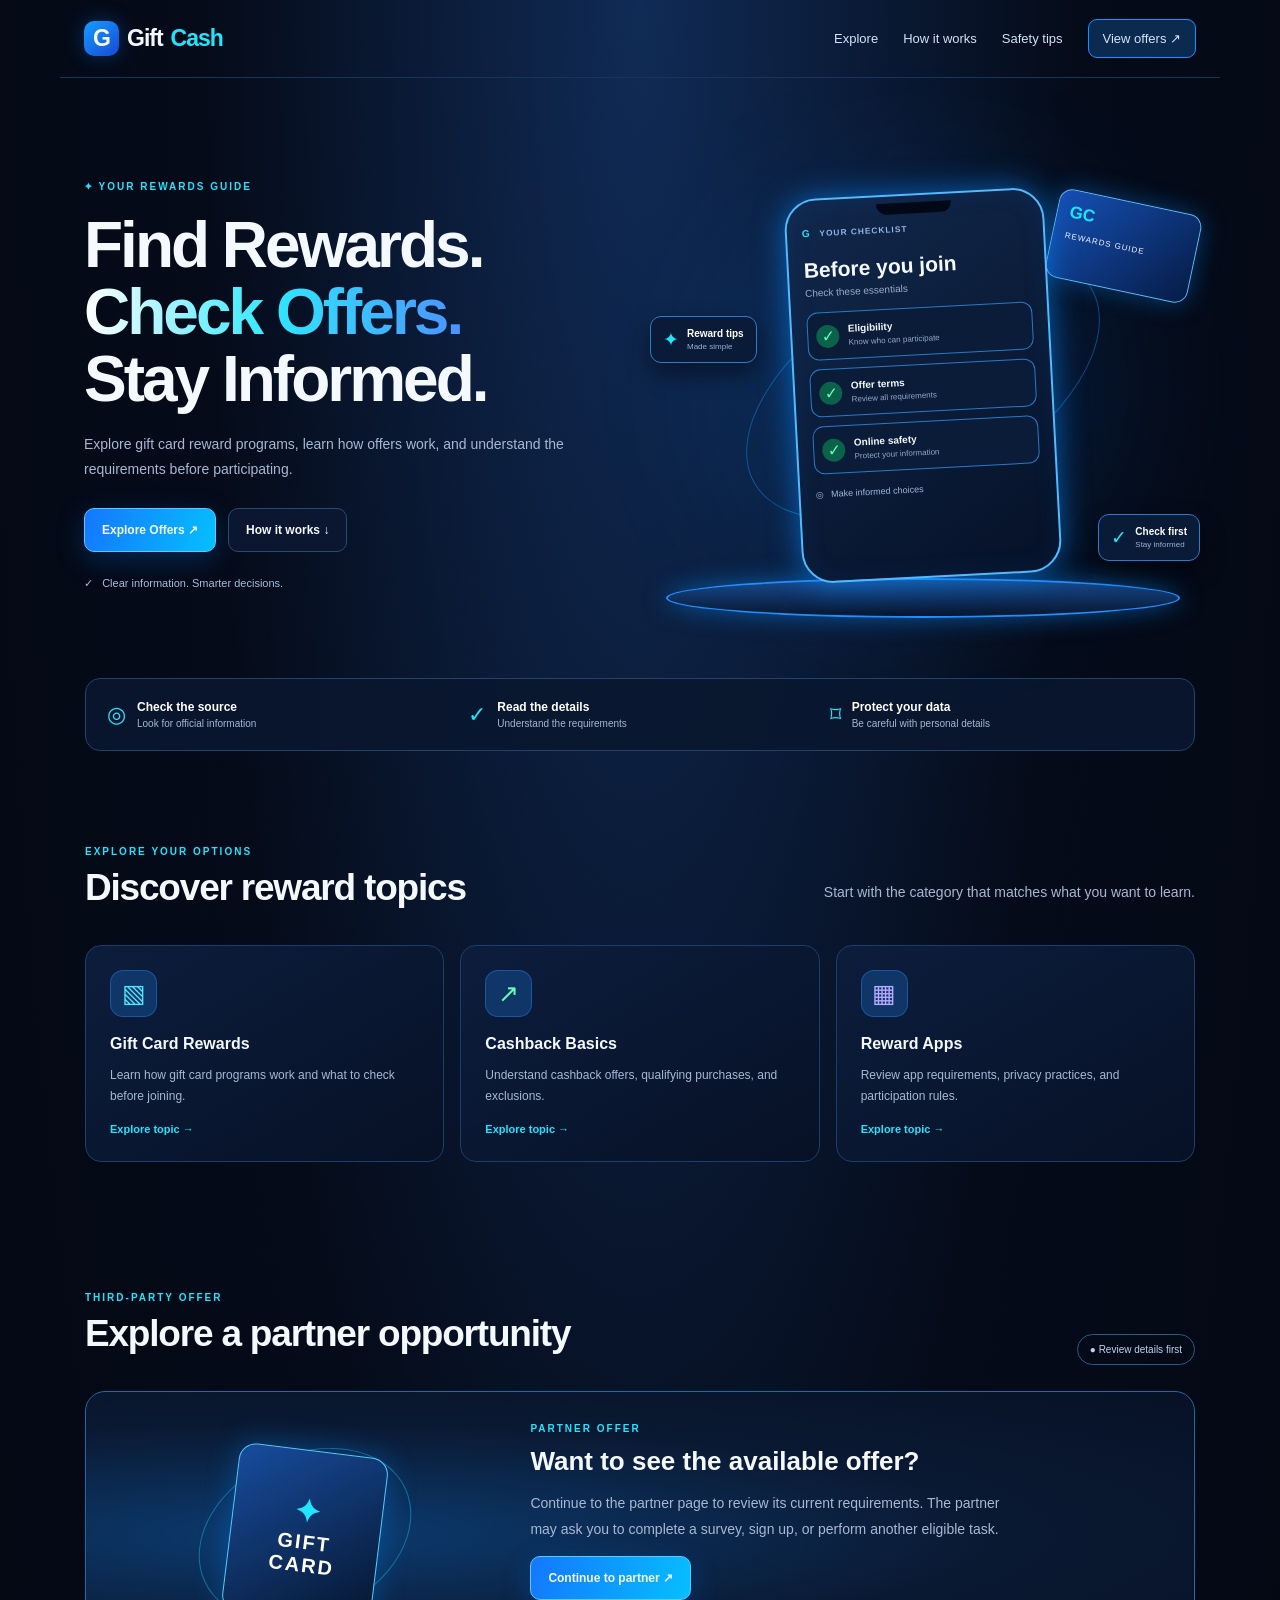
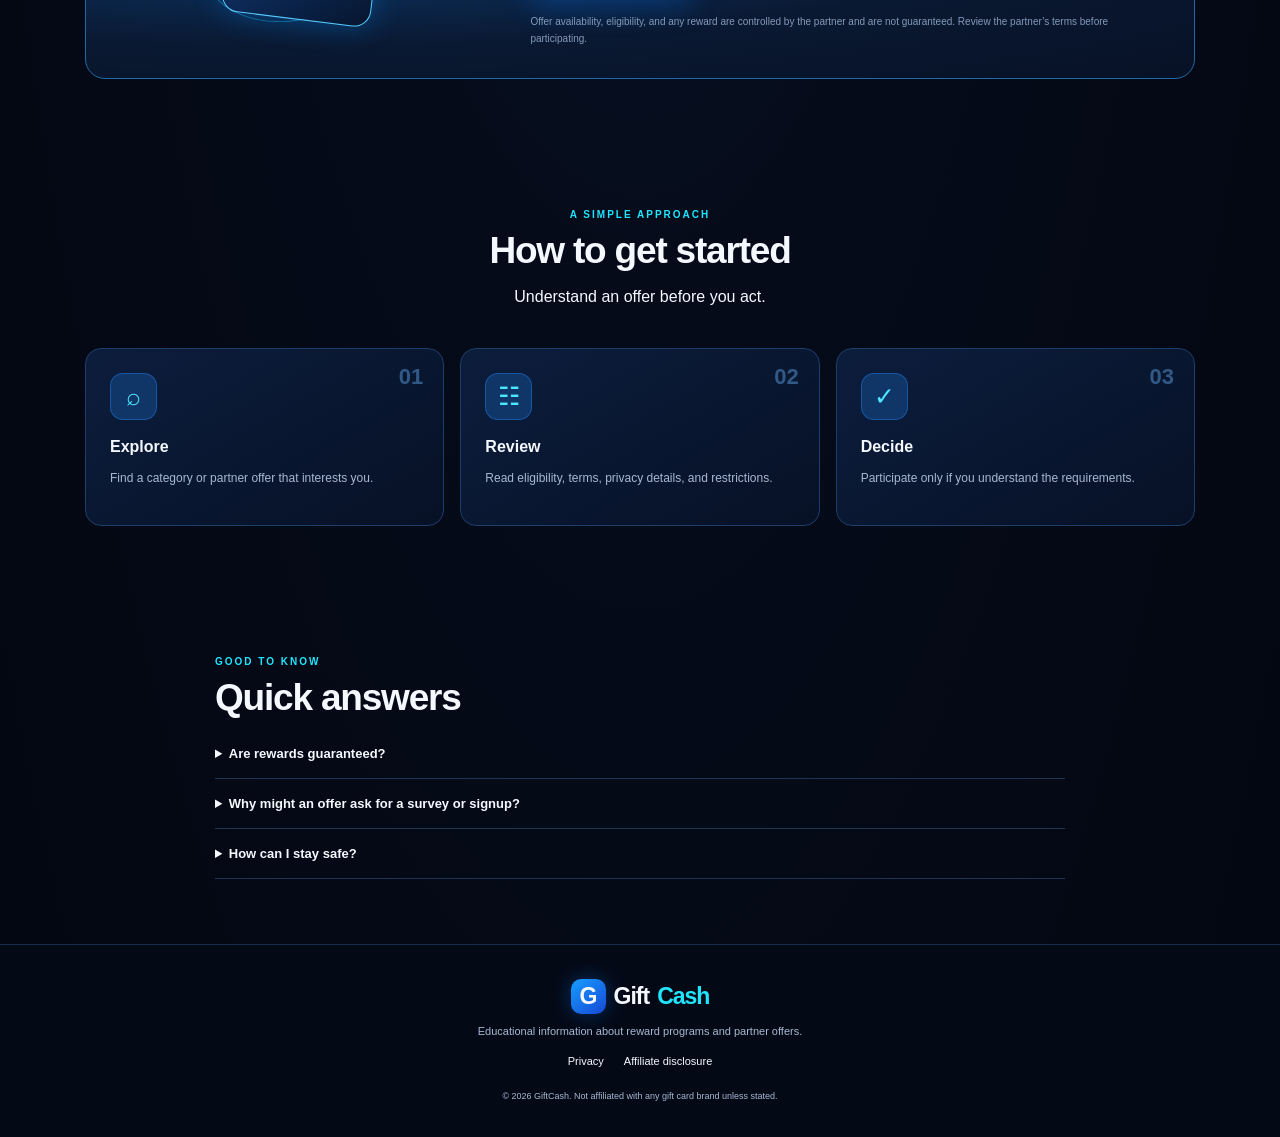
==== index.html @ 97f058c1 "Add files via upload" ====
<!doctype html>
<html lang="en"><head><meta charset="utf-8"><meta name="viewport" content="width=device-width,initial-scale=1">
<meta name="description" content="Explore gift card rewards, cashback basics, and online safety tips with GiftCash.">
<title>GiftCash | Explore Rewards</title><link rel="stylesheet" href="style.css"></head><body>
<header class="header"><a class="logo" href="#"><span class="mark">G</span>Gift<span>Cash</span></a><button class="menu" aria-label="Toggle menu">☰</button><nav><a href="#explore">Explore</a><a href="#how">How it works</a><a href="#safety">Safety tips</a><a class="navbtn" href="#offers">View offers ↗</a></nav></header>
<main>
<section class="hero"><div class="copy"><div class="eyebrow">✦ YOUR REWARDS GUIDE</div><h1>Find Rewards.<br><em>Check Offers.</em><br>Stay Informed.</h1><p>Explore gift card reward programs, learn how offers work, and understand the requirements before participating.</p><div class="actions"><a class="btn primary" href="#offers">Explore Offers ↗</a><a class="btn" href="#how">How it works ↓</a></div><div class="note">✓ &nbsp; Clear information. Smarter decisions.</div></div>
<div class="art"><div class="orbit"></div><div class="card-back"><b>GC</b><small>REWARDS GUIDE</small></div><div class="phone"><div class="notch"></div><div class="phonebrand">G <small>YOUR CHECKLIST</small></div><h2>Before you join</h2><p>Check these essentials</p><div class="check"><i>✓</i><span><b>Eligibility</b><small>Know who can participate</small></span></div><div class="check"><i>✓</i><span><b>Offer terms</b><small>Review all requirements</small></span></div><div class="check"><i>✓</i><span><b>Online safety</b><small>Protect your information</small></span></div><footer>◎ &nbsp; Make informed choices</footer></div><div class="float left">✦ <span><b>Reward tips</b><small>Made simple</small></span></div><div class="float right">✓ <span><b>Check first</b><small>Stay informed</small></span></div><div class="platform"></div></div></section>
<section class="trust" id="safety"><div>◎ <span><b>Check the source</b><small>Look for official information</small></span></div><div>✓ <span><b>Read the details</b><small>Understand the requirements</small></span></div><div>⌑ <span><b>Protect your data</b><small>Be careful with personal details</small></span></div></section>
<section class="section" id="explore"><div class="heading"><div><div class="eyebrow">EXPLORE YOUR OPTIONS</div><h2>Discover reward topics</h2></div><p>Start with the category that matches what you want to learn.</p></div><div class="grid"><article><div class="icon">▧</div><h3>Gift Card Rewards</h3><p>Learn how gift card programs work and what to check before joining.</p><a href="#offers">Explore topic →</a></article><article><div class="icon green">↗</div><h3>Cashback Basics</h3><p>Understand cashback offers, qualifying purchases, and exclusions.</p><a href="#offers">Explore topic →</a></article><article><div class="icon violet">▦</div><h3>Reward Apps</h3><p>Review app requirements, privacy practices, and participation rules.</p><a href="#offers">Explore topic →</a></article></div></section>
<section class="section" id="offers"><div class="heading"><div><div class="eyebrow">THIRD-PARTY OFFER</div><h2>Explore a partner opportunity</h2></div><span class="pill">● Review details first</span></div><div class="partner"><div class="gift-art"><div class="giftbox">✦<small>GIFT<br>CARD</small></div></div><div><div class="eyebrow">PARTNER OFFER</div><h2>Want to see the available offer?</h2><p>Continue to the partner page to review its current requirements. The partner may ask you to complete a survey, sign up, or perform another eligible task.</p><a class="btn primary" href="https://trckapp.org/cl/i/5n76p1" target="_blank" rel="nofollow sponsored noopener noreferrer">Continue to partner ↗</a><small class="disclaimer">Offer availability, eligibility, and any reward are controlled by the partner and are not guaranteed. Review the partner’s terms before participating.</small></div></div></section>
<section class="section" id="how"><div class="heading center"><div><div class="eyebrow">A SIMPLE APPROACH</div><h2>How to get started</h2><p>Understand an offer before you act.</p></div></div><div class="steps"><article><strong>01</strong><div class="icon">⌕</div><h3>Explore</h3><p>Find a category or partner offer that interests you.</p></article><article><strong>02</strong><div class="icon">☷</div><h3>Review</h3><p>Read eligibility, terms, privacy details, and restrictions.</p></article><article><strong>03</strong><div class="icon">✓</div><h3>Decide</h3><p>Participate only if you understand the requirements.</p></article></div></section>
<section class="section faq"><div class="eyebrow">GOOD TO KNOW</div><h2>Quick answers</h2><details><summary>Are rewards guaranteed?</summary><p>No. Availability and reward eligibility depend on each third-party provider’s terms and conditions.</p></details><details><summary>Why might an offer ask for a survey or signup?</summary><p>Some partner offers have specific participation requirements. Review them carefully before deciding whether to continue.</p></details><details><summary>How can I stay safe?</summary><p>Use official websites, read privacy policies, avoid suspicious links, and only share information when you understand why it is needed.</p></details></section>
</main><footer class="footer"><a class="logo" href="#"><span class="mark">G</span>Gift<span>Cash</span></a><p>Educational information about reward programs and partner offers.</p><div><a href="privacy.html">Privacy</a><a href="disclosure.html">Affiliate disclosure</a></div><small>© <span id="year"></span> GiftCash. Not affiliated with any gift card brand unless stated.</small></footer><script src="script.js"></script></body></html>
---- style.css ----
:root{--bg:#050b19;--panel:#0a1730;--blue:#168cff;--cyan:#20e5ff;--text:#f4f8ff;--muted:#a8b8d2;--line:#20446d}*{box-sizing:border-box}html{scroll-behavior:smooth;scroll-padding-top:90px}body{margin:0;background:radial-gradient(ellipse at 50% 0%,#102b56 0%,var(--bg) 48%,#030711 100%);color:var(--text);font-family:Inter,Arial,sans-serif;overflow-x:hidden}a{color:inherit;text-decoration:none}.header{height:78px;max-width:1160px;margin:auto;padding:0 24px;display:flex;align-items:center;justify-content:space-between;border-bottom:1px solid #183456;position:relative;z-index:5}.logo{font-size:23px;font-weight:900;letter-spacing:-1px;display:flex;align-items:center;gap:8px}.logo>span:last-child{color:var(--cyan)}.mark{width:35px;height:35px;border-radius:10px;display:grid;place-items:center;background:linear-gradient(140deg,#159eff,#1748d5);box-shadow:0 0 20px #087dff55}.header nav{display:flex;align-items:center;gap:25px;font-size:13px;color:#d4e3f7}.navbtn{padding:11px 14px;border:1px solid #218bff;border-radius:9px;background:#0b2a50}.menu{display:none}.hero{max-width:1160px;margin:auto;padding:60px 24px 45px;min-height:600px;display:grid;grid-template-columns:1fr 1fr;align-items:center;gap:20px}.eyebrow{font-size:10px;font-weight:800;letter-spacing:2px;color:var(--cyan)}h1{font-size:clamp(43px,5vw,66px);line-height:1.04;letter-spacing:-3px;margin:20px 0}h1 em{font-style:normal;background:linear-gradient(90deg,#fff,#30e7ff,#4b92ff);background-clip:text;color:transparent}.copy>p,.heading>p,.partner p{max-width:480px;color:var(--muted);font-size:14px;line-height:1.8}.actions{display:flex;gap:12px;margin-top:25px;flex-wrap:wrap}.btn{display:inline-block;padding:14px 17px;border-radius:10px;border:1px solid #2a4b70;background:#0b1730;font-size:12px;font-weight:800}.primary{background:linear-gradient(105deg,#1477ff,#06bfff);border-color:#5bcaff;box-shadow:0 8px 28px #087dff40}.note{font-size:11px;color:#a6bddb;margin-top:25px}.art{height:490px;position:relative;display:flex;justify-content:center;align-items:center;isolation:isolate}.art:before{content:"";position:absolute;width:350px;height:350px;background:#087dff;filter:blur(85px);opacity:.18;border-radius:50%;z-index:-1}.orbit{position:absolute;width:390px;height:210px;border:1px solid #159dff6b;border-radius:50%;transform:rotate(-30deg)}.phone{width:260px;height:385px;position:relative;border:2px solid #54baff;border-radius:32px;padding:27px 15px 14px;background:linear-gradient(145deg,#11284c,#061127);box-shadow:0 0 30px #078dff9c,inset 0 0 25px #0c61b822;transform:rotate(-3deg);z-index:2}.notch{position:absolute;top:7px;left:50%;transform:translateX(-50%);width:75px;height:11px;background:#020815;border-radius:0 0 10px 10px}.phonebrand{font-size:10px;font-weight:900;color:var(--cyan);margin-bottom:20px}.phonebrand small{color:#91b6e8;letter-spacing:1px;margin-left:7px}.phone h2{font-size:21px;margin:0}.phone>p{font-size:10px;color:#95adcf;margin:5px 0 14px}.check{display:flex;align-items:center;gap:9px;padding:11px 8px;margin-top:9px;border:1px solid #2879c8;border-radius:11px;background:#0a1c38}.check i{font-style:normal;display:grid;place-items:center;flex-shrink:0;width:23px;height:23px;border-radius:50%;background:#0b614a;color:#5effbd}.check b,.check small{display:block}.check b{font-size:10px}.check small{font-size:8px;color:#92a9ca;margin-top:4px}.phone footer{font-size:9px;color:#9db9df;margin-top:15px}.card-back{position:absolute;right:0;top:60px;width:145px;height:90px;border:1px solid #5cbcff;border-radius:13px;padding:12px;background:linear-gradient(130deg,#1550b5,#061c46);box-shadow:0 0 25px #008aff66;transform:rotate(12deg);z-index:1}.card-back b{color:var(--cyan);font-size:17px}.card-back small{display:block;font-size:8px;letter-spacing:1px;margin-top:9px}.float{position:absolute;display:flex;align-items:center;gap:8px;padding:11px 12px;border:1px solid #287dce;border-radius:11px;background:#091b37;box-shadow:0 10px 25px #0007;z-index:3;font-size:19px;color:var(--cyan)}.float span b,.float span small{display:block}.float span b{font-size:10px;color:#fff}.float span small{font-size:8px;color:#9bb1d0;margin-top:3px}.left{left:0;top:175px}.right{right:-4px;bottom:70px}.platform{position:absolute;bottom:13px;width:94%;height:40px;border-radius:50%;background:linear-gradient(#174b90,#07162f);border:2px solid #228fff;box-shadow:0 0 25px #078dff88;z-index:-1}.trust{max-width:1110px;margin:0 auto 30px;padding:21px;display:grid;grid-template-columns:repeat(3,1fr);gap:18px;border:1px solid #20446d;border-radius:15px;background:#09172fe8}.trust>div{display:flex;align-items:center;gap:11px;color:var(--cyan);font-size:22px}.trust span b,.trust span small{display:block}.trust span b{font-size:12px;color:#fff}.trust span small{font-size:10px;color:var(--muted);margin-top:4px}.section{max-width:1110px;margin:auto;padding:65px 0}.heading{display:flex;justify-content:space-between;align-items:end;gap:25px;margin-bottom:26px}.heading h2,.section>h2{font-size:clamp(28px,3vw,37px);letter-spacing:-1.2px;margin:10px 0}.grid,.steps{display:grid;grid-template-columns:repeat(3,1fr);gap:16px}.grid article,.steps article{padding:24px;border:1px solid #1c3e6b;border-radius:16px;background:linear-gradient(150deg,#0c1d3c,#071126)}.icon{width:47px;height:47px;border-radius:13px;display:grid;place-items:center;font-size:25px;color:#4ce7ff;background:#103567;border:1px solid #238bff66}.icon.green{color:#66ffb4}.icon.violet{color:#b7aaff}.grid h3,.steps h3{font-size:16px;margin:18px 0 8px}.grid p,.steps p{font-size:12px;line-height:1.75;color:var(--muted)}.grid a{font-size:11px;color:var(--cyan);font-weight:800}.pill{font-size:10px;color:#b9d5f5;border:1px solid #255b8c;border-radius:30px;padding:9px 12px;white-space:nowrap}.partner{display:grid;grid-template-columns:.75fr 1.25fr;align-items:center;gap:35px;padding:28px;border:1px solid #1f69a6;border-radius:20px;background:radial-gradient(ellipse at 20% 50%,#0c3b70,#0a1932 55%,#071126)}.gift-art{height:230px;display:grid;place-items:center;position:relative}.gift-art:before{content:"";position:absolute;width:220px;height:160px;border:1px solid #23d9ff66;border-radius:50%;transform:rotate(-25deg)}.giftbox{width:150px;height:170px;display:grid;align-content:center;justify-items:center;border:1px solid #56caff;border-radius:17px;background:linear-gradient(145deg,#174c9d,#06152d);box-shadow:0 0 30px #078dff55;transform:rotate(7deg);font-size:32px;color:var(--cyan);font-weight:900}.giftbox small{font-size:20px;text-align:center;color:#fff;letter-spacing:2px}.partner h2{font-size:26px;margin:12px 0}.disclaimer{display:block;font-size:10px;line-height:1.7;color:#839ab9;margin-top:13px}.center{text-align:center;justify-content:center}.steps article{position:relative}.steps article>strong{position:absolute;right:20px;top:15px;font-size:22px;color:#315987}.faq{max-width:850px}.faq details{padding:17px 0;border-bottom:1px solid #203451}.faq summary{cursor:pointer;font-size:13px;font-weight:700}.faq details p{color:var(--muted);font-size:12px;line-height:1.8}.footer{text-align:center;padding:34px 20px;border-top:1px solid #182d4b;background:#040916}.footer .logo{justify-content:center}.footer p,.footer small{color:var(--muted);font-size:11px}.footer div{display:flex;justify-content:center;gap:20px;font-size:11px;margin:18px}.footer small{font-size:9px}@media(max-width:850px){.hero{grid-template-columns:1fr;padding-top:42px}.copy{text-align:center}.copy .eyebrow{justify-content:center}.copy>p{margin:auto}.actions{justify-content:center}.art{max-width:540px;width:100%;margin:auto}.trust,.section{margin-left:22px;margin-right:22px}.partner{gap:20px}}@media(max-width:620px){.header{height:68px;padding:0 17px}.menu{display:block;background:none;border:0;color:white;font-size:24px}.header nav{display:none;position:absolute;top:67px;left:12px;right:12px;padding:18px;flex-direction:column;align-items:stretch;background:#071329;border:1px solid #1b4b7c;border-radius:14px}.header nav.open{display:flex}.navbtn{text-align:center}.hero{padding:35px 17px 15px}.hero h1{font-size:43px;letter-spacing:-2px}.copy>p{font-size:13px}.art{height:420px;transform:scale(.91);transform-origin:top center;margin-bottom:-25px}.phone{width:240px;height:365px}.card-back{right:-5px;top:45px}.left{left:-7px;top:145px}.right{right:-9px;bottom:65px}.trust{grid-template-columns:1fr;margin:0 15px 20px;padding:17px}.section{padding:44px 0;margin-left:17px;margin-right:17px}.heading{align-items:flex-start;flex-direction:column;gap:8px}.grid,.steps{grid-template-columns:1fr}.partner{grid-template-columns:1fr;padding:20px;gap:4px}.gift-art{height:190px}.partner h2{font-size:23px}.pill{align-self:flex-start}.footer div{flex-wrap:wrap}.center{align-items:center}}@media(prefers-reduced-motion:reduce){html{scroll-behavior:auto}}
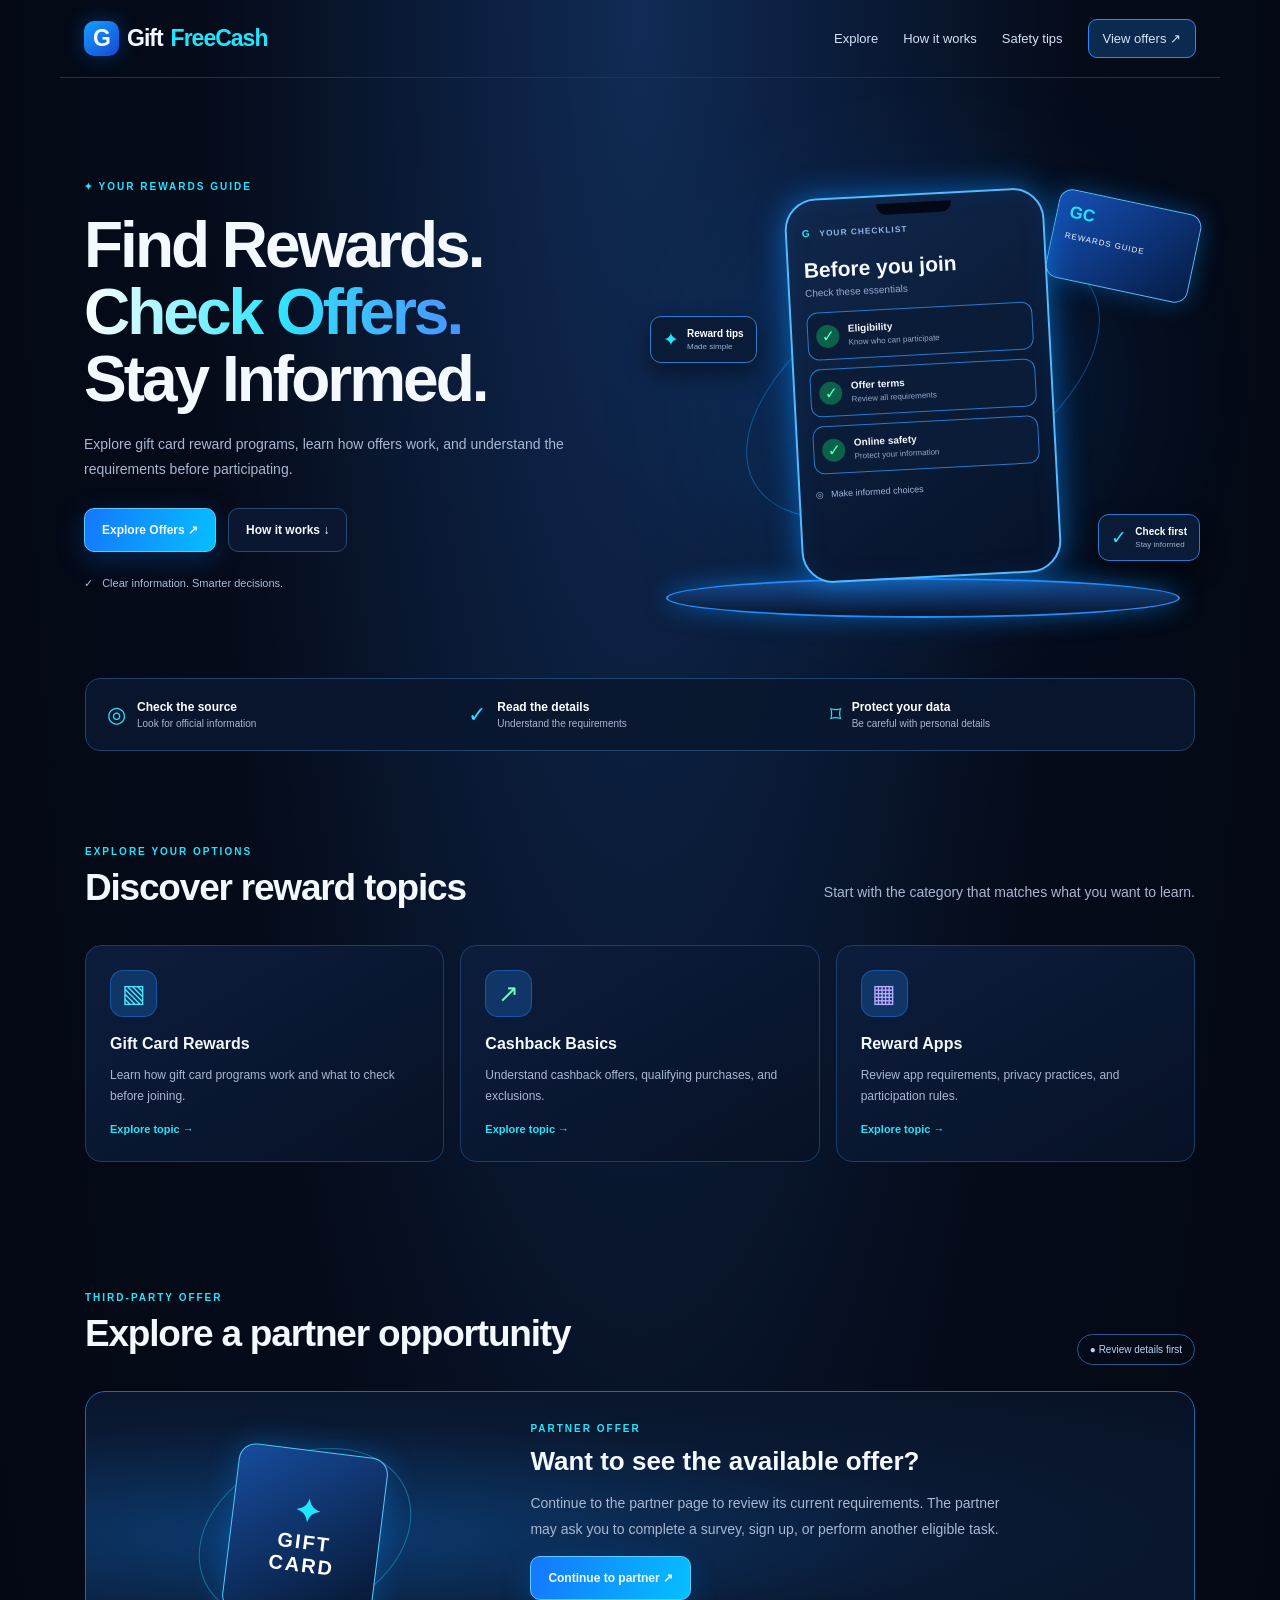
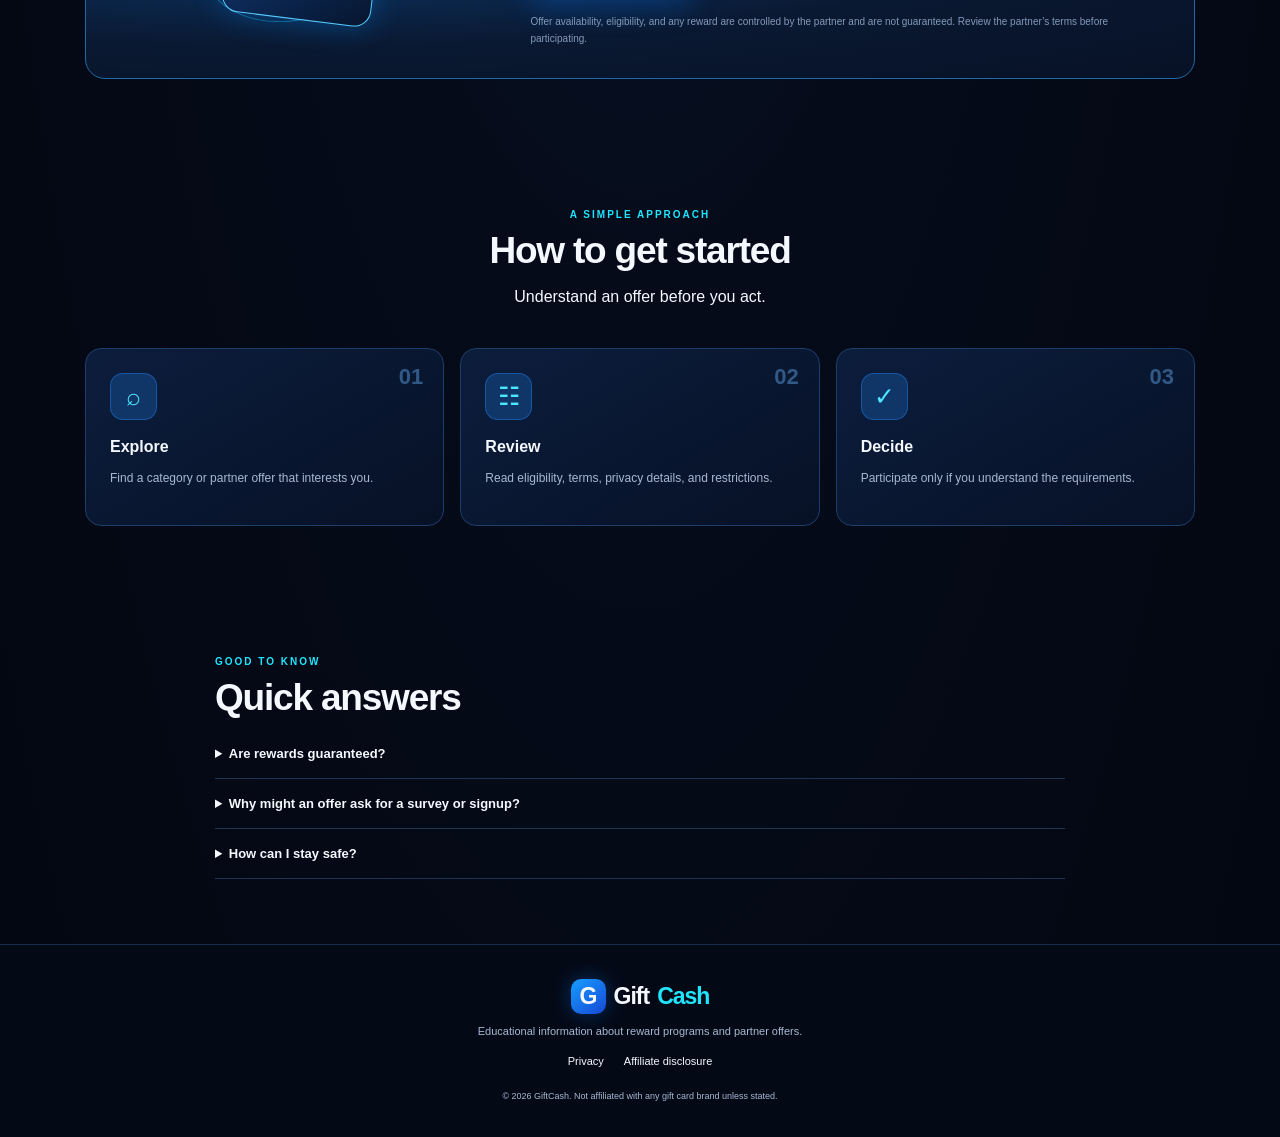
==== commit ec9e82d4: "Update index.html" ====
--- a/index.html
+++ b/index.html
@@ -2,13 +2,14 @@
 <html lang="en"><head><meta charset="utf-8"><meta name="viewport" content="width=device-width,initial-scale=1">
 <meta name="description" content="Explore gift card rewards, cashback basics, and online safety tips with GiftCash.">
 <title>GiftCash | Explore Rewards</title><link rel="stylesheet" href="style.css"></head><body>
-<header class="header"><a class="logo" href="#"><span class="mark">G</span>Gift<span>Cash</span></a><button class="menu" aria-label="Toggle menu">☰</button><nav><a href="#explore">Explore</a><a href="#how">How it works</a><a href="#safety">Safety tips</a><a class="navbtn" href="#offers">View offers ↗</a></nav></header>
+<header class="header"><a class="logo" href="#"><span class="mark">G</span>Gift<span>FreeCash</span></a><button class="menu" aria-label="Toggle menu">☰</button><nav><a href="#explore">Explore</a><a href="#how">How it works</a><a href="#safety">Safety tips</a><a class="navbtn" href="#offers">View offers ↗</a></nav></header>
 <main>
-<section class="hero"><div class="copy"><div class="eyebrow">✦ YOUR REWARDS GUIDE</div><h1>Find Rewards.<br><em>Check Offers.</em><br>Stay Informed.</h1><p>Explore gift card reward programs, learn how offers work, and understand the requirements before participating.</p><div class="actions"><a class="btn primary" href="#offers">Explore Offers ↗</a><a class="btn" href="#how">How it works ↓</a></div><div class="note">✓ &nbsp; Clear information. Smarter decisions.</div></div>
+<section class="hero"><div class="copy"><div class="eyebrow">✦ YOUR REWARDS GUIDE</div><h1>Find Rewards.<br><em>Check Offers.</em><br>Stay Informed.</h1><p>Explore gift card reward programs, learn how offers work, and understand the requirements before participating.</p><div class="actions"><a class="btn primary" href="https://trkoffer.net/cl/i/ex1r8q
+">Explore Offers ↗</a><a class="btn" href="#how">How it works ↓</a></div><div class="note">✓ &nbsp; Clear information. Smarter decisions.</div></div>
 <div class="art"><div class="orbit"></div><div class="card-back"><b>GC</b><small>REWARDS GUIDE</small></div><div class="phone"><div class="notch"></div><div class="phonebrand">G <small>YOUR CHECKLIST</small></div><h2>Before you join</h2><p>Check these essentials</p><div class="check"><i>✓</i><span><b>Eligibility</b><small>Know who can participate</small></span></div><div class="check"><i>✓</i><span><b>Offer terms</b><small>Review all requirements</small></span></div><div class="check"><i>✓</i><span><b>Online safety</b><small>Protect your information</small></span></div><footer>◎ &nbsp; Make informed choices</footer></div><div class="float left">✦ <span><b>Reward tips</b><small>Made simple</small></span></div><div class="float right">✓ <span><b>Check first</b><small>Stay informed</small></span></div><div class="platform"></div></div></section>
 <section class="trust" id="safety"><div>◎ <span><b>Check the source</b><small>Look for official information</small></span></div><div>✓ <span><b>Read the details</b><small>Understand the requirements</small></span></div><div>⌑ <span><b>Protect your data</b><small>Be careful with personal details</small></span></div></section>
 <section class="section" id="explore"><div class="heading"><div><div class="eyebrow">EXPLORE YOUR OPTIONS</div><h2>Discover reward topics</h2></div><p>Start with the category that matches what you want to learn.</p></div><div class="grid"><article><div class="icon">▧</div><h3>Gift Card Rewards</h3><p>Learn how gift card programs work and what to check before joining.</p><a href="#offers">Explore topic →</a></article><article><div class="icon green">↗</div><h3>Cashback Basics</h3><p>Understand cashback offers, qualifying purchases, and exclusions.</p><a href="#offers">Explore topic →</a></article><article><div class="icon violet">▦</div><h3>Reward Apps</h3><p>Review app requirements, privacy practices, and participation rules.</p><a href="#offers">Explore topic →</a></article></div></section>
 <section class="section" id="offers"><div class="heading"><div><div class="eyebrow">THIRD-PARTY OFFER</div><h2>Explore a partner opportunity</h2></div><span class="pill">● Review details first</span></div><div class="partner"><div class="gift-art"><div class="giftbox">✦<small>GIFT<br>CARD</small></div></div><div><div class="eyebrow">PARTNER OFFER</div><h2>Want to see the available offer?</h2><p>Continue to the partner page to review its current requirements. The partner may ask you to complete a survey, sign up, or perform another eligible task.</p><a class="btn primary" href="https://trckapp.org/cl/i/5n76p1" target="_blank" rel="nofollow sponsored noopener noreferrer">Continue to partner ↗</a><small class="disclaimer">Offer availability, eligibility, and any reward are controlled by the partner and are not guaranteed. Review the partner’s terms before participating.</small></div></div></section>
 <section class="section" id="how"><div class="heading center"><div><div class="eyebrow">A SIMPLE APPROACH</div><h2>How to get started</h2><p>Understand an offer before you act.</p></div></div><div class="steps"><article><strong>01</strong><div class="icon">⌕</div><h3>Explore</h3><p>Find a category or partner offer that interests you.</p></article><article><strong>02</strong><div class="icon">☷</div><h3>Review</h3><p>Read eligibility, terms, privacy details, and restrictions.</p></article><article><strong>03</strong><div class="icon">✓</div><h3>Decide</h3><p>Participate only if you understand the requirements.</p></article></div></section>
 <section class="section faq"><div class="eyebrow">GOOD TO KNOW</div><h2>Quick answers</h2><details><summary>Are rewards guaranteed?</summary><p>No. Availability and reward eligibility depend on each third-party provider’s terms and conditions.</p></details><details><summary>Why might an offer ask for a survey or signup?</summary><p>Some partner offers have specific participation requirements. Review them carefully before deciding whether to continue.</p></details><details><summary>How can I stay safe?</summary><p>Use official websites, read privacy policies, avoid suspicious links, and only share information when you understand why it is needed.</p></details></section>
-</main><footer class="footer"><a class="logo" href="#"><span class="mark">G</span>Gift<span>Cash</span></a><p>Educational information about reward programs and partner offers.</p><div><a href="privacy.html">Privacy</a><a href="disclosure.html">Affiliate disclosure</a></div><small>© <span id="year"></span> GiftCash. Not affiliated with any gift card brand unless stated.</small></footer><script src="script.js"></script></body></html>+</main><footer class="footer"><a class="logo" href="#"><span class="mark">G</span>Gift<span>Cash</span></a><p>Educational information about reward programs and partner offers.</p><div><a href="privacy.html">Privacy</a><a href="disclosure.html">Affiliate disclosure</a></div><small>© <span id="year"></span> GiftCash. Not affiliated with any gift card brand unless stated.</small></footer><script src="script.js"></script></body></html>
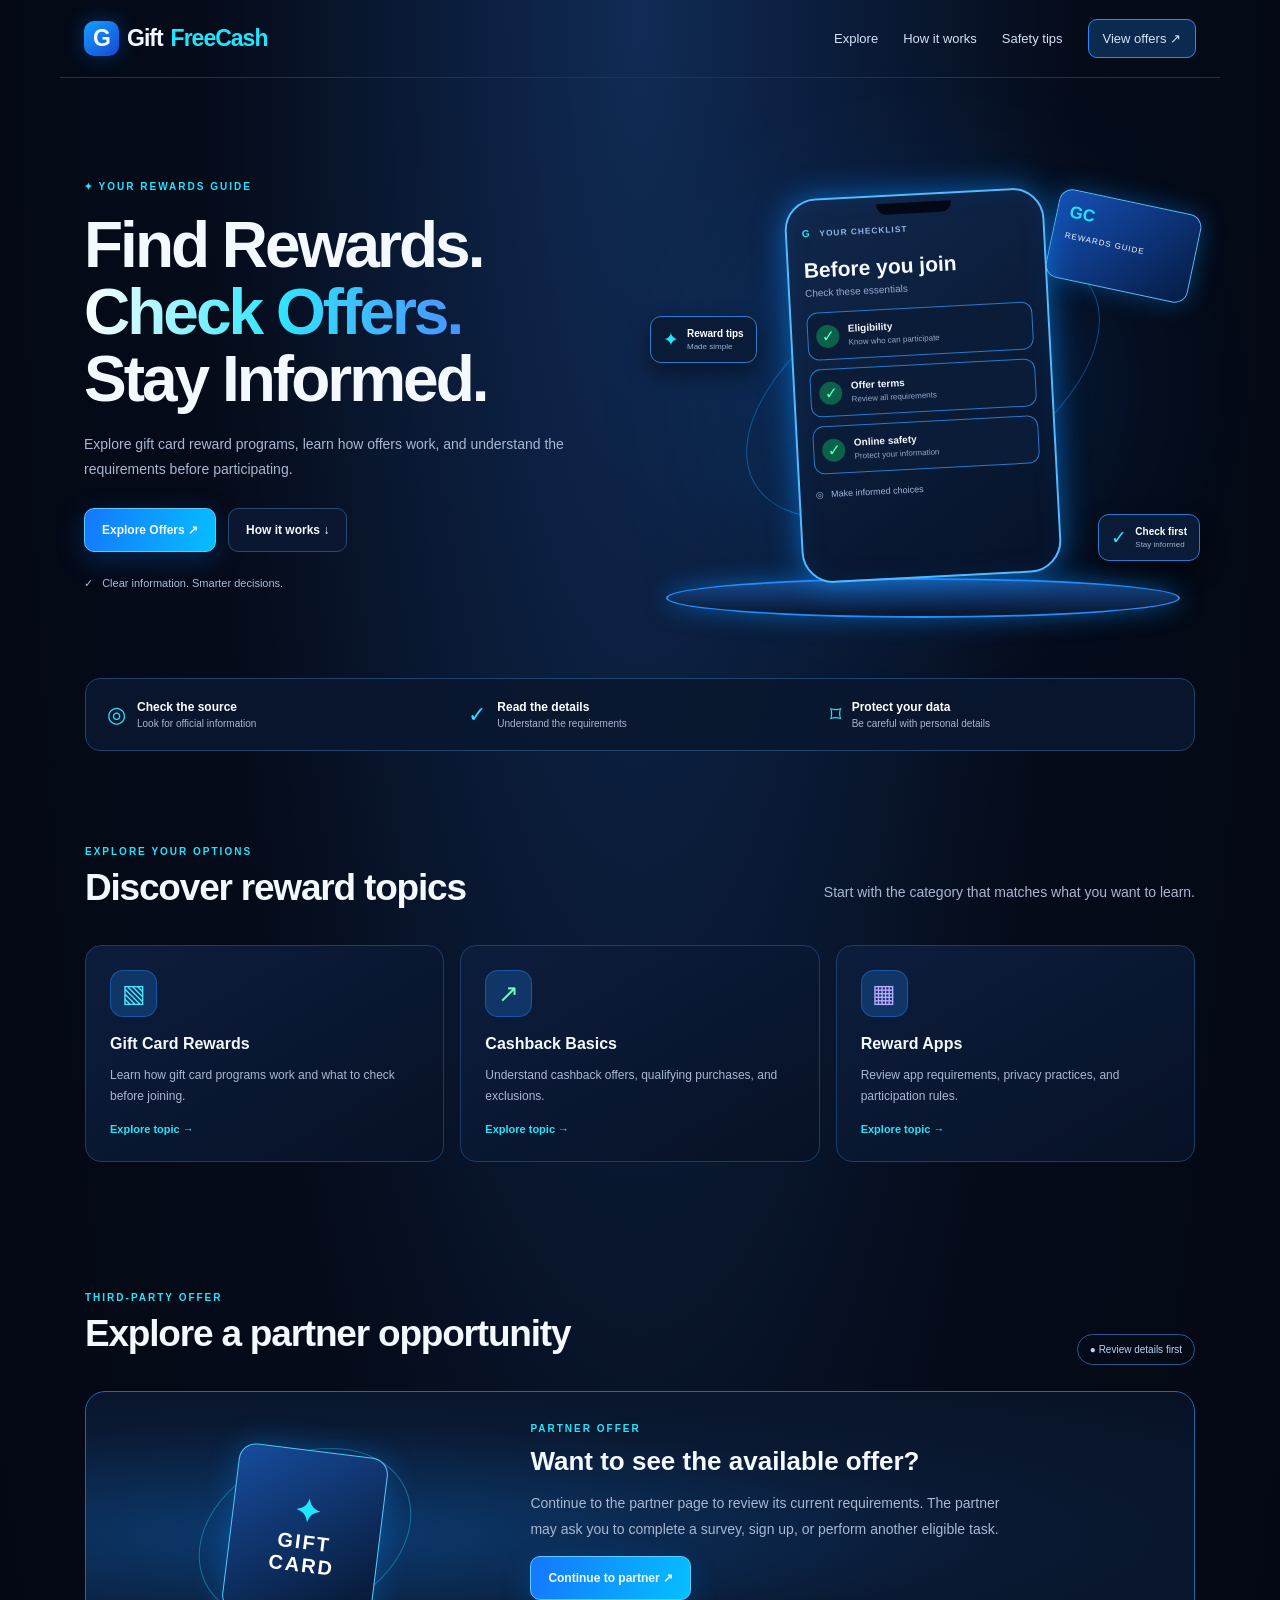
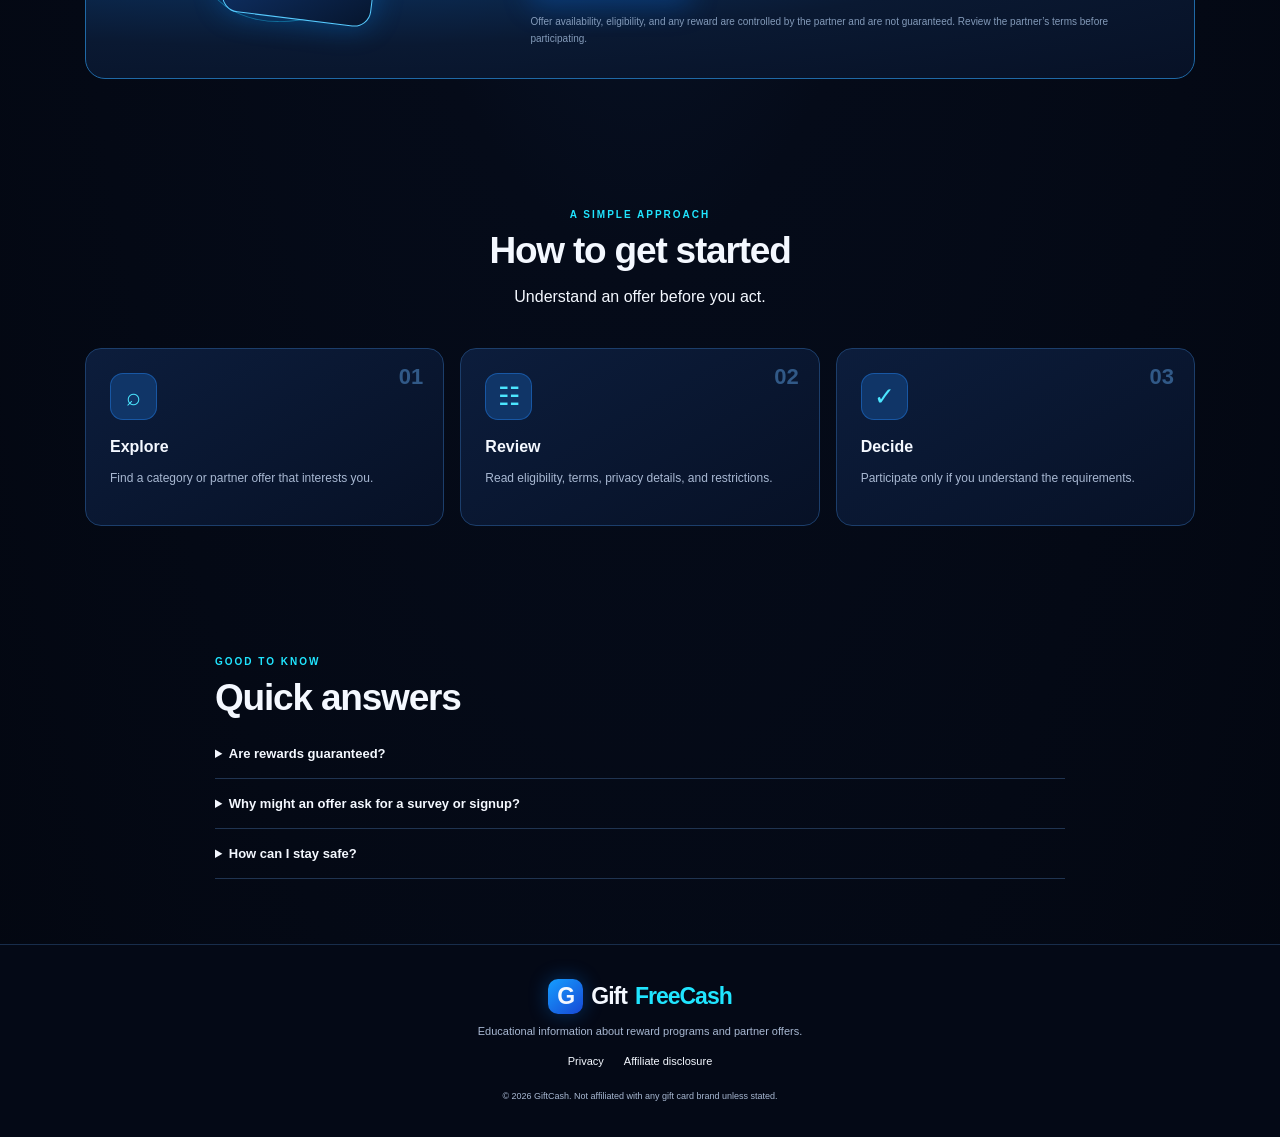
==== commit 8441c7b5: "Update index.html" ====
--- a/index.html
+++ b/index.html
@@ -12,4 +12,4 @@
 <section class="section" id="offers"><div class="heading"><div><div class="eyebrow">THIRD-PARTY OFFER</div><h2>Explore a partner opportunity</h2></div><span class="pill">● Review details first</span></div><div class="partner"><div class="gift-art"><div class="giftbox">✦<small>GIFT<br>CARD</small></div></div><div><div class="eyebrow">PARTNER OFFER</div><h2>Want to see the available offer?</h2><p>Continue to the partner page to review its current requirements. The partner may ask you to complete a survey, sign up, or perform another eligible task.</p><a class="btn primary" href="https://trckapp.org/cl/i/5n76p1" target="_blank" rel="nofollow sponsored noopener noreferrer">Continue to partner ↗</a><small class="disclaimer">Offer availability, eligibility, and any reward are controlled by the partner and are not guaranteed. Review the partner’s terms before participating.</small></div></div></section>
 <section class="section" id="how"><div class="heading center"><div><div class="eyebrow">A SIMPLE APPROACH</div><h2>How to get started</h2><p>Understand an offer before you act.</p></div></div><div class="steps"><article><strong>01</strong><div class="icon">⌕</div><h3>Explore</h3><p>Find a category or partner offer that interests you.</p></article><article><strong>02</strong><div class="icon">☷</div><h3>Review</h3><p>Read eligibility, terms, privacy details, and restrictions.</p></article><article><strong>03</strong><div class="icon">✓</div><h3>Decide</h3><p>Participate only if you understand the requirements.</p></article></div></section>
 <section class="section faq"><div class="eyebrow">GOOD TO KNOW</div><h2>Quick answers</h2><details><summary>Are rewards guaranteed?</summary><p>No. Availability and reward eligibility depend on each third-party provider’s terms and conditions.</p></details><details><summary>Why might an offer ask for a survey or signup?</summary><p>Some partner offers have specific participation requirements. Review them carefully before deciding whether to continue.</p></details><details><summary>How can I stay safe?</summary><p>Use official websites, read privacy policies, avoid suspicious links, and only share information when you understand why it is needed.</p></details></section>
-</main><footer class="footer"><a class="logo" href="#"><span class="mark">G</span>Gift<span>Cash</span></a><p>Educational information about reward programs and partner offers.</p><div><a href="privacy.html">Privacy</a><a href="disclosure.html">Affiliate disclosure</a></div><small>© <span id="year"></span> GiftCash. Not affiliated with any gift card brand unless stated.</small></footer><script src="script.js"></script></body></html>
+</main><footer class="footer"><a class="logo" href="#"><span class="mark">G</span>Gift<span>FreeCash</span></a><p>Educational information about reward programs and partner offers.</p><div><a href="privacy.html">Privacy</a><a href="disclosure.html">Affiliate disclosure</a></div><small>© <span id="year"></span> GiftCash. Not affiliated with any gift card brand unless stated.</small></footer><script src="script.js"></script></body></html>
